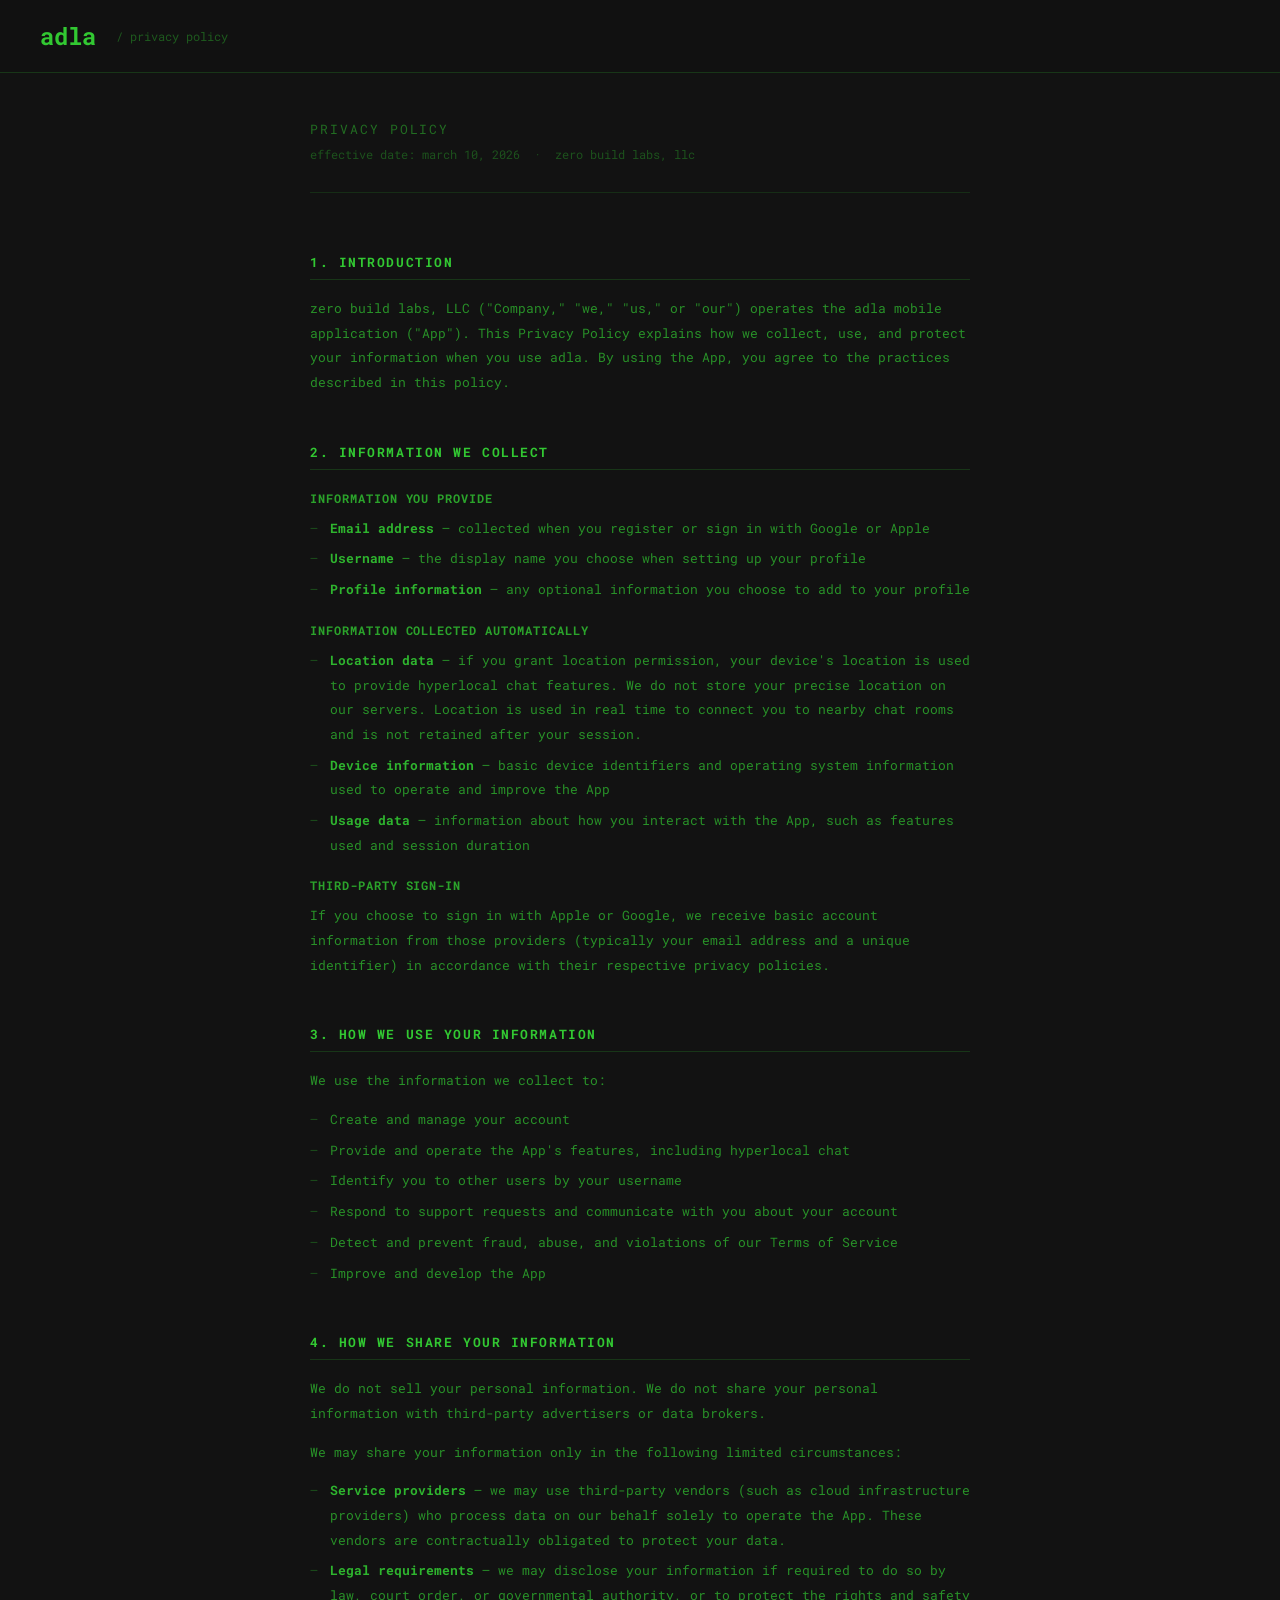
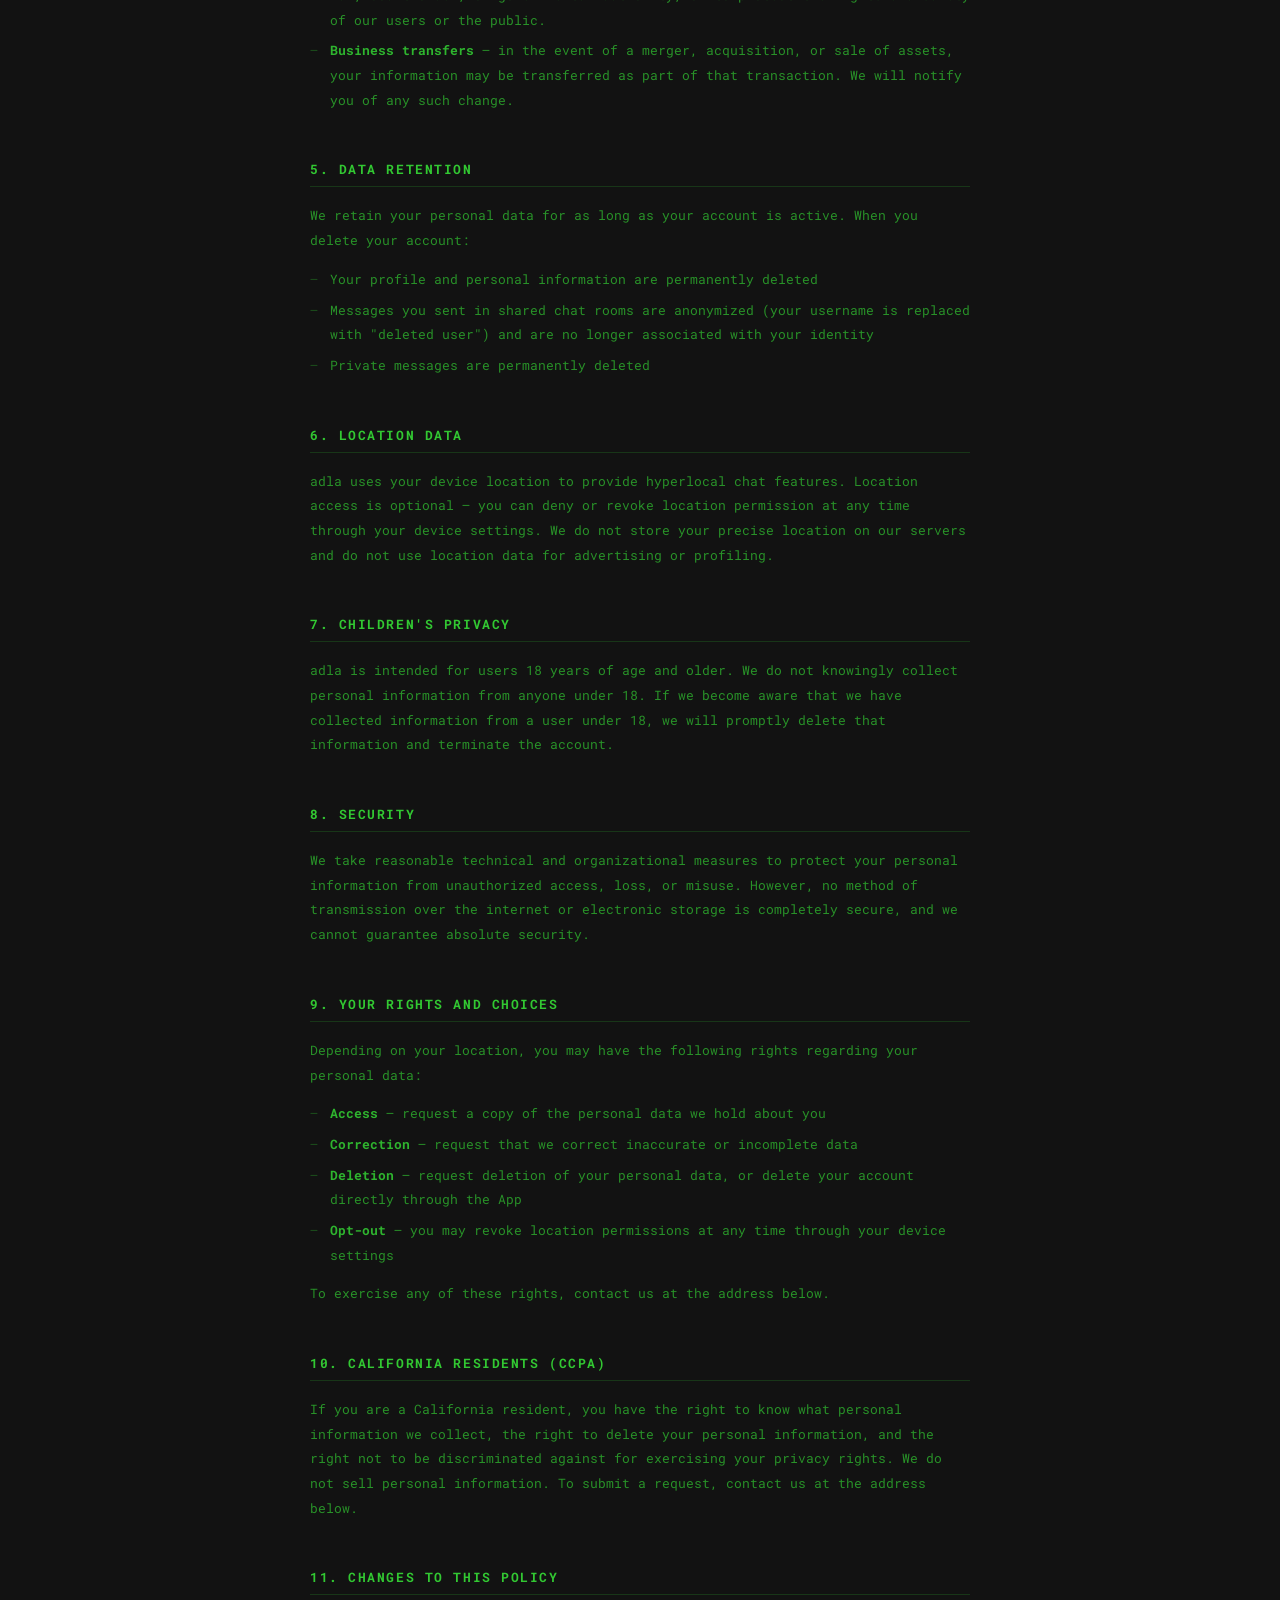
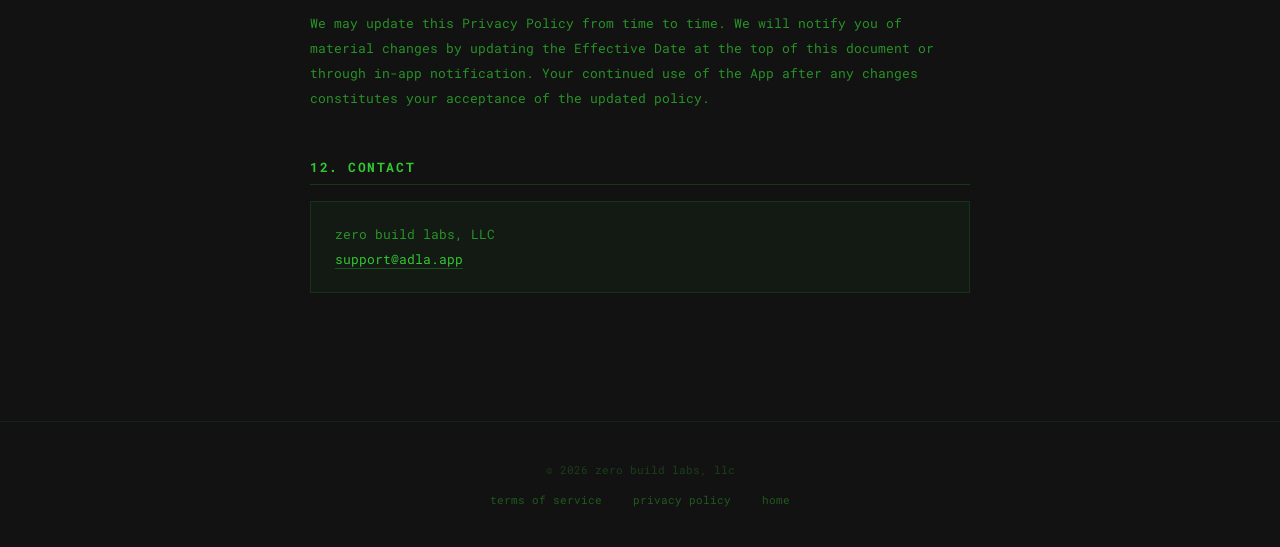
==== privacy.html @ c69de4b3 "add tos + pp" ====
<!DOCTYPE html>
<html lang="en">
<head>
    <script async src="https://www.googletagmanager.com/gtag/js?id=G-8SG56CSZ9R"></script>
    <script>
        if (window.location.hostname === "adla.app") {
            window.dataLayer = window.dataLayer || [];
            function gtag(){dataLayer.push(arguments);}
            gtag('js', new Date());
            gtag('config', 'G-8SG56CSZ9R');
        }
    </script>

    <meta name="viewport" content="width=device-width, initial-scale=1">
    <meta charset="UTF-8">
    <title>adla | privacy policy</title>
    <meta name="description" content="adla privacy policy">

    <link rel="preconnect" href="https://fonts.googleapis.com">
    <link rel="preconnect" href="https://fonts.gstatic.com" crossorigin>
    <link href="https://fonts.googleapis.com/css2?family=Roboto+Mono:wght@400;700&display=swap" rel="stylesheet">
    <link rel="shortcut icon" type="image/png" href="assets/favicon.png">

    <style>
        * {
            margin: 0;
            padding: 0;
            box-sizing: border-box;
        }

        body {
            background-color: rgb(18, 18, 18);
            color: rgb(50, 200, 50);
            font-family: 'Roboto Mono', 'Fira Mono', 'Consolas', monospace;
            min-height: 100vh;
        }

        header {
            position: fixed;
            top: 0;
            left: 0;
            width: 100%;
            padding: 20px 40px;
            background-color: rgba(18, 18, 18, 0.85);
            backdrop-filter: blur(10px);
            -webkit-backdrop-filter: blur(10px);
            border-bottom: 1px solid rgba(50, 200, 50, 0.2);
            display: flex;
            align-items: center;
            gap: 20px;
            z-index: 100;
        }

        header a.logo {
            font-size: 24px;
            font-weight: bold;
            color: rgb(50, 200, 50);
            text-decoration: none;
            animation: flicker 2.5s infinite;
        }

        header span {
            color: rgba(50, 200, 50, 0.4);
            font-size: 12px;
        }

        .container {
            max-width: 740px;
            margin: 0 auto;
            padding: 120px 40px 80px;
        }

        .page-title {
            font-size: 13px;
            color: rgba(50, 200, 50, 0.5);
            text-transform: uppercase;
            letter-spacing: 0.15em;
            margin-bottom: 8px;
        }

        .effective-date {
            font-size: 12px;
            color: rgba(50, 200, 50, 0.35);
            margin-bottom: 60px;
            padding-bottom: 30px;
            border-bottom: 1px solid rgba(50, 200, 50, 0.15);
        }

        section {
            margin-bottom: 48px;
        }

        h2 {
            font-size: 13px;
            font-weight: bold;
            text-transform: uppercase;
            letter-spacing: 0.12em;
            color: rgb(50, 200, 50);
            margin-bottom: 16px;
            padding-bottom: 8px;
            border-bottom: 1px solid rgba(50, 200, 50, 0.2);
        }

        h3 {
            font-size: 12px;
            font-weight: bold;
            color: rgba(50, 200, 50, 0.8);
            margin-top: 20px;
            margin-bottom: 10px;
            text-transform: uppercase;
            letter-spacing: 0.08em;
        }

        p {
            font-size: 13px;
            line-height: 1.9;
            color: rgba(50, 200, 50, 0.7);
            margin-bottom: 14px;
        }

        ul {
            list-style: none;
            padding: 0;
            margin-bottom: 14px;
        }

        ul li {
            font-size: 13px;
            line-height: 1.9;
            color: rgba(50, 200, 50, 0.7);
            padding-left: 20px;
            position: relative;
            margin-bottom: 6px;
        }

        ul li::before {
            content: '—';
            position: absolute;
            left: 0;
            color: rgba(50, 200, 50, 0.35);
        }

        ul li strong {
            color: rgba(50, 200, 50, 0.9);
        }

        .contact-block {
            background: rgba(50, 200, 50, 0.04);
            border: 1px solid rgba(50, 200, 50, 0.15);
            padding: 20px 24px;
            font-size: 13px;
            line-height: 1.9;
            color: rgba(50, 200, 50, 0.7);
        }

        .contact-block a {
            color: rgb(50, 200, 50);
            text-decoration: none;
            border-bottom: 1px solid rgba(50, 200, 50, 0.3);
        }

        footer {
            text-align: center;
            padding: 40px;
            border-top: 1px solid rgba(50, 200, 50, 0.1);
            font-size: 11px;
            color: rgba(50, 200, 50, 0.25);
        }

        footer a {
            color: rgba(50, 200, 50, 0.4);
            text-decoration: none;
            margin: 0 12px;
        }

        footer a:hover {
            color: rgb(50, 200, 50);
        }

        @keyframes flicker {
            0%, 19%, 21%, 23%, 25%, 54%, 56%, 100% { opacity: 1; }
            20%, 22%, 24%, 55% { opacity: 0.4; }
        }
    </style>
</head>
<body>

    <header>
        <a class="logo" href="/">adla</a>
        <span>/ privacy policy</span>
    </header>

    <div class="container">

        <div class="page-title">privacy policy</div>
        <div class="effective-date">effective date: march 10, 2026 &nbsp;·&nbsp; zero build labs, llc</div>

        <section>
            <h2>1. introduction</h2>
            <p>zero build labs, LLC ("Company," "we," "us," or "our") operates the adla mobile application ("App"). This Privacy Policy explains how we collect, use, and protect your information when you use adla. By using the App, you agree to the practices described in this policy.</p>
        </section>

        <section>
            <h2>2. information we collect</h2>

            <h3>information you provide</h3>
            <ul>
                <li><strong>Email address</strong> — collected when you register or sign in with Google or Apple</li>
                <li><strong>Username</strong> — the display name you choose when setting up your profile</li>
                <li><strong>Profile information</strong> — any optional information you choose to add to your profile</li>
            </ul>

            <h3>information collected automatically</h3>
            <ul>
                <li><strong>Location data</strong> — if you grant location permission, your device's location is used to provide hyperlocal chat features. We do not store your precise location on our servers. Location is used in real time to connect you to nearby chat rooms and is not retained after your session.</li>
                <li><strong>Device information</strong> — basic device identifiers and operating system information used to operate and improve the App</li>
                <li><strong>Usage data</strong> — information about how you interact with the App, such as features used and session duration</li>
            </ul>

            <h3>third-party sign-in</h3>
            <p>If you choose to sign in with Apple or Google, we receive basic account information from those providers (typically your email address and a unique identifier) in accordance with their respective privacy policies.</p>
        </section>

        <section>
            <h2>3. how we use your information</h2>
            <p>We use the information we collect to:</p>
            <ul>
                <li>Create and manage your account</li>
                <li>Provide and operate the App's features, including hyperlocal chat</li>
                <li>Identify you to other users by your username</li>
                <li>Respond to support requests and communicate with you about your account</li>
                <li>Detect and prevent fraud, abuse, and violations of our Terms of Service</li>
                <li>Improve and develop the App</li>
            </ul>
        </section>

        <section>
            <h2>4. how we share your information</h2>
            <p>We do not sell your personal information. We do not share your personal information with third-party advertisers or data brokers.</p>
            <p>We may share your information only in the following limited circumstances:</p>
            <ul>
                <li><strong>Service providers</strong> — we may use third-party vendors (such as cloud infrastructure providers) who process data on our behalf solely to operate the App. These vendors are contractually obligated to protect your data.</li>
                <li><strong>Legal requirements</strong> — we may disclose your information if required to do so by law, court order, or governmental authority, or to protect the rights and safety of our users or the public.</li>
                <li><strong>Business transfers</strong> — in the event of a merger, acquisition, or sale of assets, your information may be transferred as part of that transaction. We will notify you of any such change.</li>
            </ul>
        </section>

        <section>
            <h2>5. data retention</h2>
            <p>We retain your personal data for as long as your account is active. When you delete your account:</p>
            <ul>
                <li>Your profile and personal information are permanently deleted</li>
                <li>Messages you sent in shared chat rooms are anonymized (your username is replaced with "deleted user") and are no longer associated with your identity</li>
                <li>Private messages are permanently deleted</li>
            </ul>
        </section>

        <section>
            <h2>6. location data</h2>
            <p>adla uses your device location to provide hyperlocal chat features. Location access is optional — you can deny or revoke location permission at any time through your device settings. We do not store your precise location on our servers and do not use location data for advertising or profiling.</p>
        </section>

        <section>
            <h2>7. children's privacy</h2>
            <p>adla is intended for users 18 years of age and older. We do not knowingly collect personal information from anyone under 18. If we become aware that we have collected information from a user under 18, we will promptly delete that information and terminate the account.</p>
        </section>

        <section>
            <h2>8. security</h2>
            <p>We take reasonable technical and organizational measures to protect your personal information from unauthorized access, loss, or misuse. However, no method of transmission over the internet or electronic storage is completely secure, and we cannot guarantee absolute security.</p>
        </section>

        <section>
            <h2>9. your rights and choices</h2>
            <p>Depending on your location, you may have the following rights regarding your personal data:</p>
            <ul>
                <li><strong>Access</strong> — request a copy of the personal data we hold about you</li>
                <li><strong>Correction</strong> — request that we correct inaccurate or incomplete data</li>
                <li><strong>Deletion</strong> — request deletion of your personal data, or delete your account directly through the App</li>
                <li><strong>Opt-out</strong> — you may revoke location permissions at any time through your device settings</li>
            </ul>
            <p>To exercise any of these rights, contact us at the address below.</p>
        </section>

        <section>
            <h2>10. california residents (ccpa)</h2>
            <p>If you are a California resident, you have the right to know what personal information we collect, the right to delete your personal information, and the right not to be discriminated against for exercising your privacy rights. We do not sell personal information. To submit a request, contact us at the address below.</p>
        </section>

        <section>
            <h2>11. changes to this policy</h2>
            <p>We may update this Privacy Policy from time to time. We will notify you of material changes by updating the Effective Date at the top of this document or through in-app notification. Your continued use of the App after any changes constitutes your acceptance of the updated policy.</p>
        </section>

        <section>
            <h2>12. contact</h2>
            <div class="contact-block">
                zero build labs, LLC<br>
                <a href="mailto:support@adla.app">support@adla.app</a>
            </div>
        </section>

    </div>

    <footer>
        <span>© 2026 zero build labs, llc</span><br><br>
        <a href="/terms.html">terms of service</a>
        <a href="/privacy.html">privacy policy</a>
        <a href="/">home</a>
    </footer>

</body>
</html>
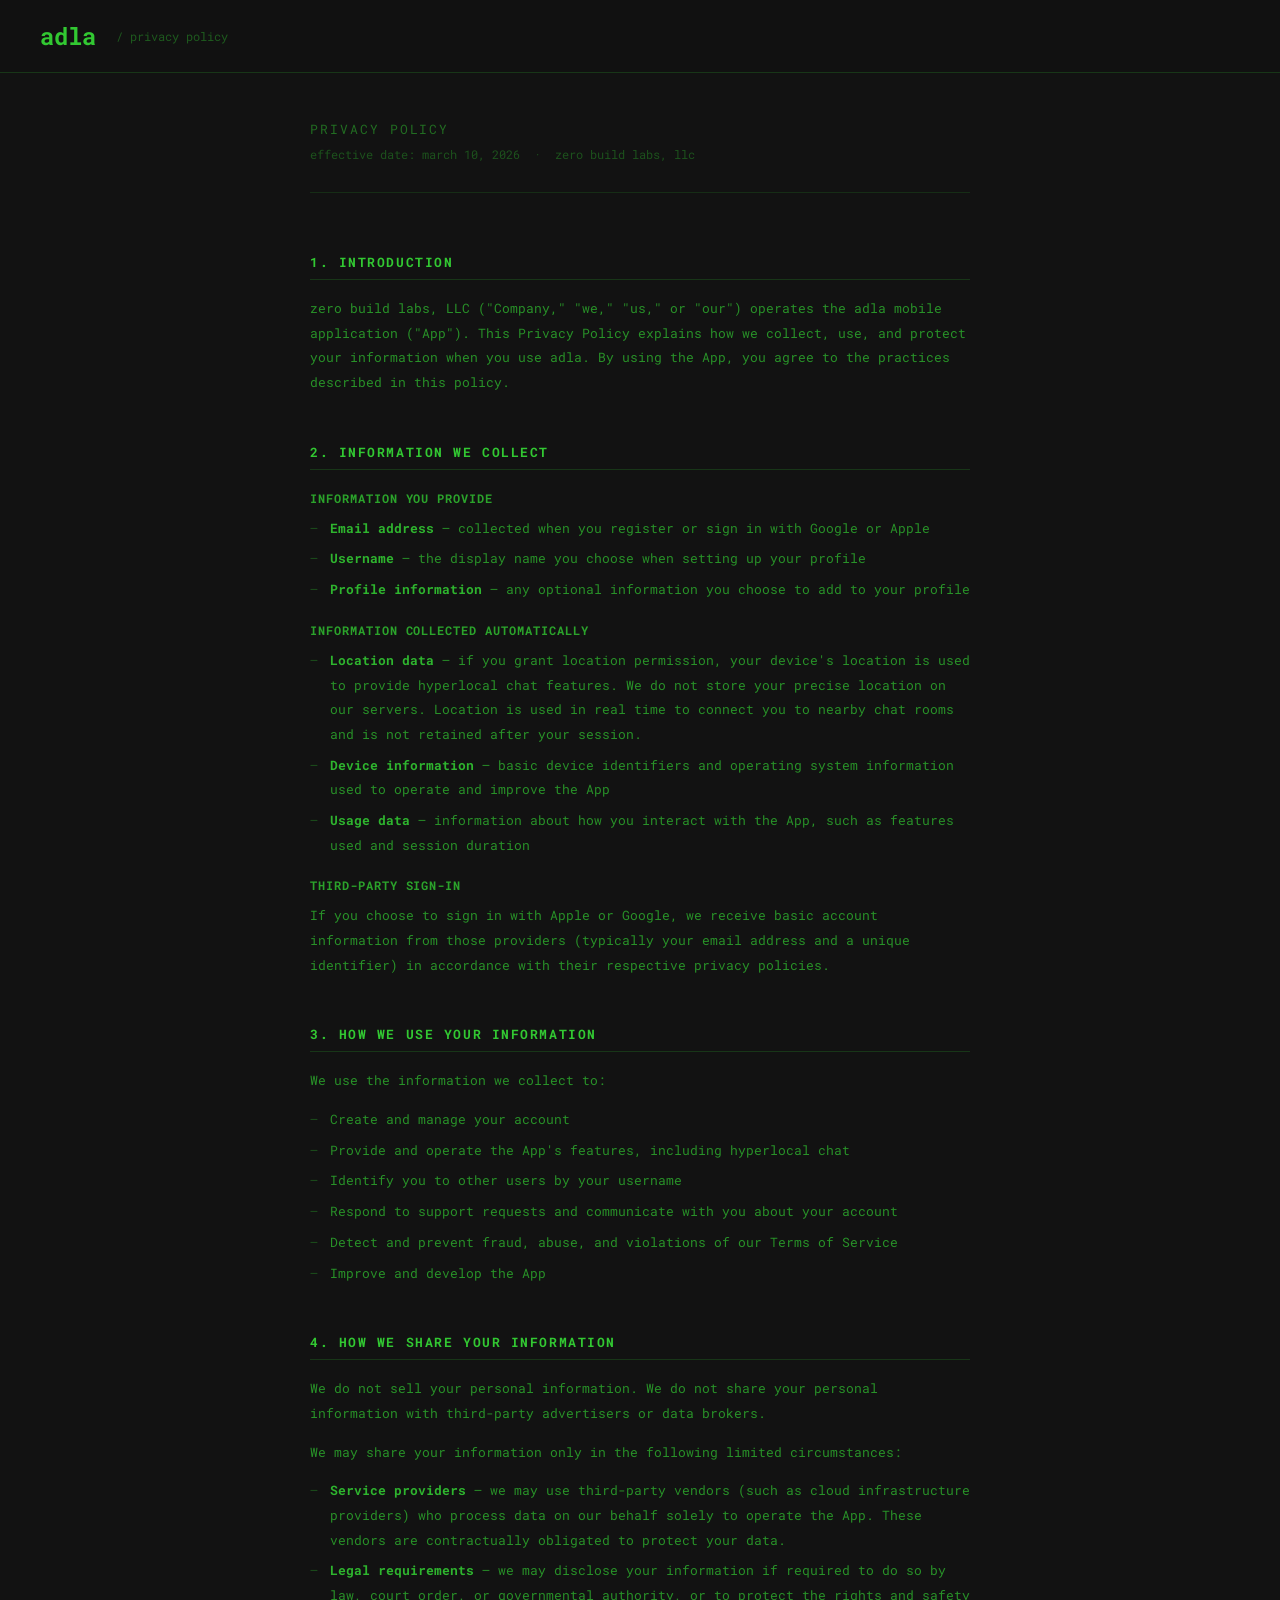
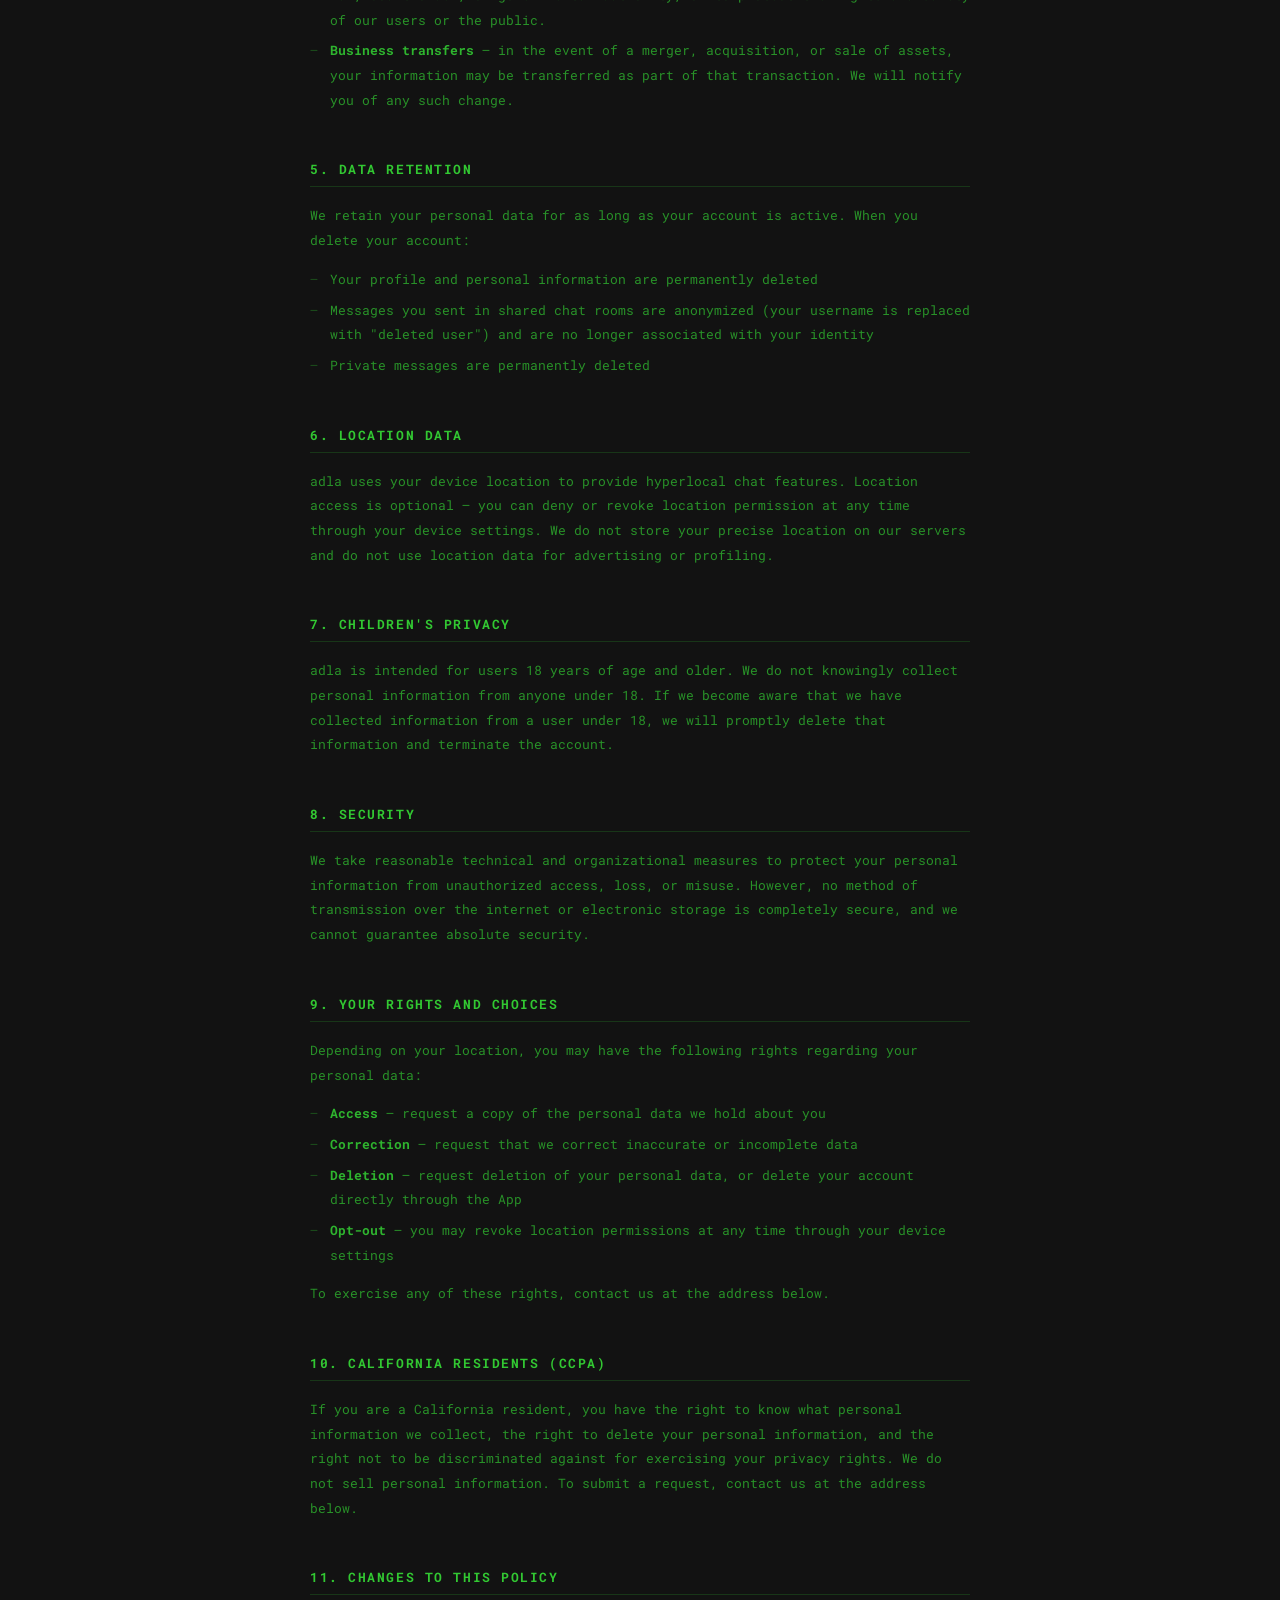
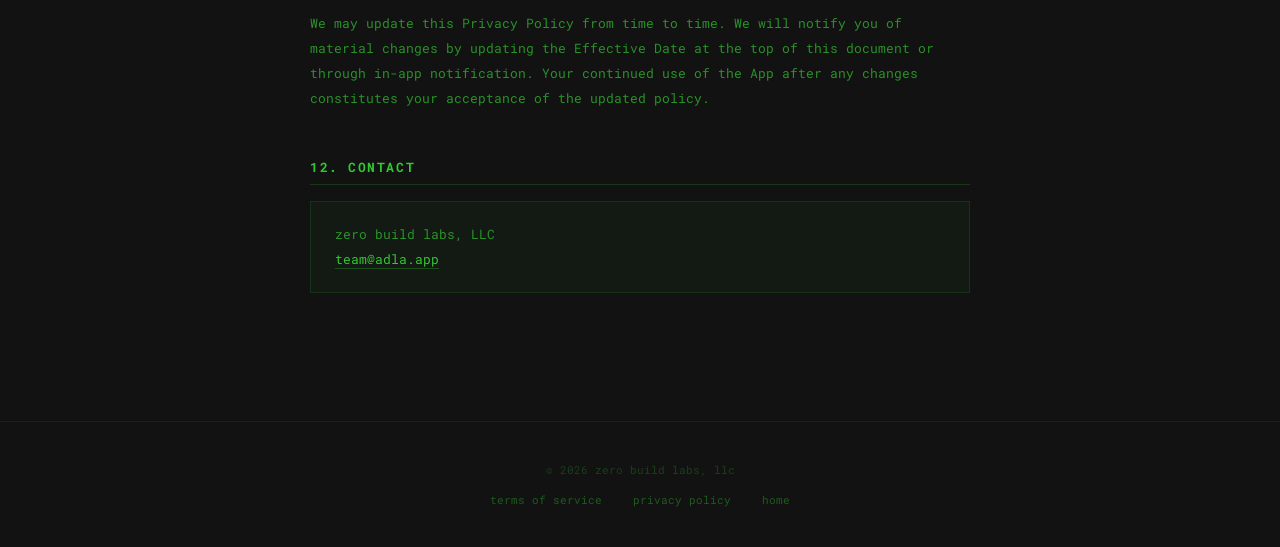
==== commit 2d236d85: "update email" ====
--- a/privacy.html
+++ b/privacy.html
@@ -296,7 +296,7 @@
             <h2>12. contact</h2>
             <div class="contact-block">
                 zero build labs, LLC<br>
-                <a href="mailto:support@adla.app">support@adla.app</a>
+                <a href="mailto:team@adla.app">team@adla.app</a>
             </div>
         </section>
 
